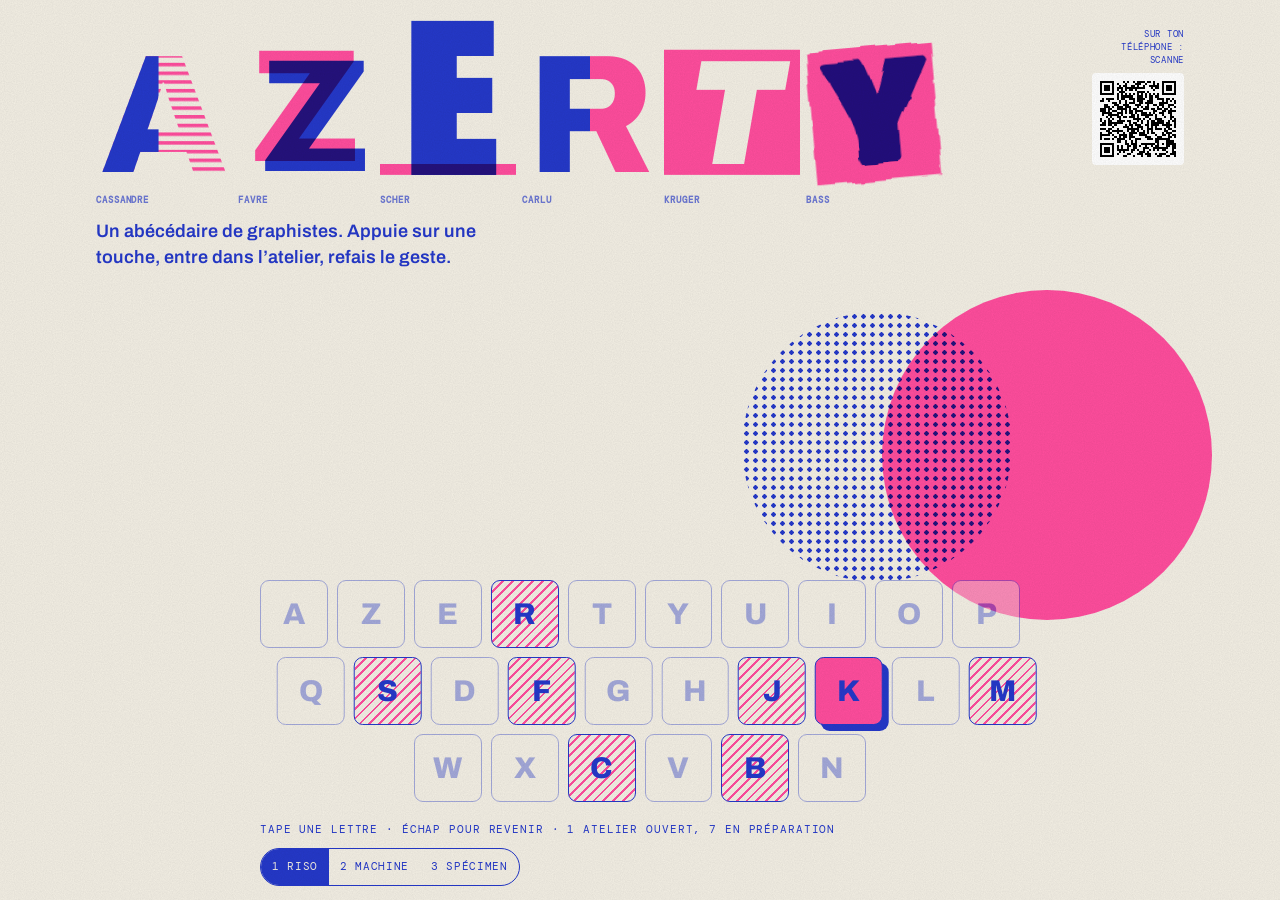
==== index.html @ af9841f3 "Socle du site : clavier, ateliers, pilote Kruger Co-Authored-By: Claude Opus 5.5 <noreply@anthropic." ====
<!DOCTYPE html>
<html lang="fr">
<head>
<meta charset="utf-8">
<meta name="viewport" content="width=device-width, initial-scale=1">
<title>Clavier des graphistes</title>
<link rel="stylesheet" href="css/systeme.css">
</head>
<body data-da="riso">
<svg width="0" height="0" style="position:absolute" aria-hidden="true"><filter id="ciseaux" x="-10%" y="-10%" width="120%" height="120%"><feTurbulence type="fractalNoise" baseFrequency=".035" numOctaves="2" seed="7"/><feDisplacementMap in="SourceGraphic" scale="7"/></filter></svg>

<main id="accueil">
  <header class="entete">
    <h1 class="titre" id="titre">AZERTY</h1>
    <p class="chapo">Un abécédaire de graphistes. Appuie sur une touche, entre dans l’atelier, refais le geste.</p>
  </header>
  <aside class="qr">
    <p class="etiquette">Sur ton téléphone : scanne</p>
    <svg role="img" aria-label="QR code du site" xmlns="http://www.w3.org/2000/svg" viewBox="0 0 45 45" shape-rendering="crispEdges"><path fill="#ffffff" d="M0 0h45v45H0z"/><path stroke="#000000" d="M4 4.5h7m4 0h1m1 0h1m2 0h1m1 0h4m1 0h2m1 0h1m3 0h7M4 5.5h1m5 0h1m1 0h1m3 0h1m4 0h3m2 0h1m3 0h1m1 0h1m1 0h1m5 0h1M4 6.5h1m1 0h3m1 0h1m2 0h1m1 0h2m2 0h2m1 0h1m2 0h1m2 0h5m1 0h1m1 0h3m1 0h1M4 7.5h1m1 0h3m1 0h1m1 0h3m1 0h10m3 0h1m1 0h2m1 0h1m1 0h3m1 0h1M4 8.5h1m1 0h3m1 0h1m1 0h1m1 0h1m1 0h1m1 0h2m1 0h1m8 0h1m3 0h1m1 0h3m1 0h1M4 9.5h1m5 0h1m2 0h3m6 0h4m1 0h1m6 0h1m5 0h1M4 10.5h7m1 0h1m1 0h1m1 0h1m1 0h1m1 0h1m1 0h1m1 0h1m1 0h1m1 0h1m1 0h1m1 0h1m1 0h7M12 11.5h1m1 0h6m2 0h3m1 0h1m1 0h2m1 0h2M5 12.5h1m1 0h4m1 0h1m1 0h2m2 0h3m1 0h4m2 0h2m2 0h3m1 0h2m1 0h1M4 13.5h2m2 0h1m4 0h1m2 0h1m3 0h1m1 0h3m2 0h3m4 0h1m1 0h1m1 0h1m1 0h1M10 14.5h2m1 0h1m2 0h1m1 0h3m2 0h2m1 0h4m3 0h4m3 0h1M6 15.5h2m3 0h2m2 0h3m3 0h3m3 0h1m2 0h2m1 0h2m2 0h3M6 16.5h3m1 0h1m1 0h3m1 0h3m3 0h1m1 0h1m1 0h2m4 0h1m1 0h1m2 0h1m2 0h1M4 17.5h3m1 0h2m2 0h5m1 0h1m1 0h2m3 0h3m1 0h2m1 0h2m1 0h2m1 0h1M4 18.5h3m1 0h1m1 0h2m2 0h1m1 0h1m1 0h2m1 0h4m5 0h2m2 0h2m1 0h4M5 19.5h5m2 0h3m1 0h1m1 0h2m1 0h1m2 0h3m1 0h1m1 0h1m2 0h2m2 0h2M5 20.5h1m2 0h5m1 0h1m4 0h2m1 0h1m1 0h6m1 0h1m2 0h1m3 0h1M7 21.5h1m1 0h1m2 0h2m1 0h2m1 0h3m1 0h1m3 0h2m3 0h1m3 0h1m2 0h2M4 22.5h1m3 0h1m1 0h1m2 0h1m6 0h4m1 0h1m2 0h1m2 0h3m4 0h1m1 0h1M4 23.5h1m1 0h1m1 0h2m2 0h4m1 0h2m3 0h1m1 0h1m2 0h1m1 0h2m1 0h3m2 0h1m1 0h2M5 24.5h2m1 0h7m3 0h1m1 0h2m2 0h1m2 0h1m1 0h6m1 0h2m2 0h1M4 25.5h3m1 0h2m1 0h1m4 0h1m1 0h2m1 0h3m2 0h2m1 0h4m1 0h5m1 0h1M10 26.5h1m4 0h3m1 0h1m2 0h3m2 0h1m1 0h1m1 0h1m4 0h2m2 0h1M4 27.5h3m1 0h2m2 0h1m4 0h6m1 0h1m2 0h3m1 0h3m1 0h1m1 0h2M7 28.5h2m1 0h5m2 0h1m1 0h2m1 0h1m2 0h1m1 0h1m1 0h1m5 0h2m2 0h2M4 29.5h1m3 0h2m2 0h1m2 0h1m2 0h4m1 0h3m1 0h1m1 0h2m3 0h1m1 0h3M4 30.5h5m1 0h1m2 0h4m1 0h2m3 0h4m4 0h1m2 0h2m1 0h1m1 0h2M4 31.5h1m6 0h1m1 0h1m1 0h2m1 0h3m5 0h3m3 0h2m3 0h2m1 0h1M4 32.5h1m1 0h3m1 0h1m1 0h4m2 0h1m2 0h3m3 0h3m1 0h7M12 33.5h2m2 0h1m2 0h1m1 0h1m9 0h2m3 0h4M4 34.5h7m5 0h2m1 0h3m2 0h7m1 0h1m1 0h1m1 0h5M4 35.5h1m5 0h1m1 0h1m1 0h1m2 0h2m1 0h2m1 0h1m2 0h1m2 0h1m1 0h2m3 0h2m1 0h2M4 36.5h1m1 0h3m1 0h1m1 0h1m1 0h1m2 0h1m2 0h2m3 0h3m2 0h7m2 0h2M4 37.5h1m1 0h3m1 0h1m1 0h6m1 0h2m1 0h1m2 0h1m2 0h1m1 0h1m1 0h1m1 0h2m3 0h1M4 38.5h1m1 0h3m1 0h1m2 0h1m1 0h1m3 0h1m3 0h3m1 0h1m8 0h1m2 0h2M4 39.5h1m5 0h1m1 0h1m4 0h2m3 0h3m1 0h3m2 0h1m1 0h3m2 0h3M4 40.5h7m4 0h2m3 0h1m3 0h1m2 0h2m3 0h2m2 0h2m2 0h1"/></svg>
  </aside>
  <div class="pousse"></div>
  <ol class="index" id="index" aria-label="Index des graphistes"></ol>
  <div class="clavier" id="clavier" role="group" aria-label="Clavier : une touche par graphiste"></div>
  <footer class="pied">
    <p class="etiquette astuce">
      <span class="doigt">Touche une lettre</span>
      <span class="souris"><span class="focus">Clique dans la page, puis </span>tape une lettre · Échap pour revenir</span>
      · <span id="compteur"></span>
    </p>
    <div class="choix-da" role="group" aria-label="Direction artistique (essai)">
      <button type="button" data-da-choix="riso" aria-pressed="true">1 Riso</button>
      <button type="button" data-da-choix="valentine" aria-pressed="false">2 Machine</button>
      <button type="button" data-da-choix="specimen" aria-pressed="false">3 Spécimen</button>
    </div>
  </footer>
</main>

<article id="atelier" hidden>
  <nav class="a-barre" aria-label="Navigation">
    <button type="button" class="bouton" id="retour">← Clavier</button>
    <p class="etiquette" id="a-position"></p>
    <div class="groupe">
      <button type="button" class="bouton" id="precedent" aria-label="Atelier précédent">‹</button>
      <button type="button" class="bouton" id="suivant" aria-label="Atelier suivant">›</button>
    </div>
  </nav>
  <div class="a-corps">
    <div class="a-gauche">
      <header class="a-tete">
        <div class="a-lettre" id="a-lettre"></div>
        <div>
          <p class="etiquette" id="a-statut"></p>
          <h2 class="a-nom" id="a-nom" tabindex="-1"></h2>
          <p class="a-dates" id="a-dates"></p>
        </div>
      </header>
    </div>
    <section class="a-geste" aria-labelledby="a-geste-titre">
      <p class="etiquette">Refais le geste</p>
      <h3 id="a-geste-titre"></h3>
      <p class="consigne" id="a-consigne"></p>
      <div class="a-zone" id="a-zone"></div>
    </section>
    <div class="a-gauche">
      <div class="a-fiche" id="a-fiche"></div>
      <figure class="a-image" id="a-image"></figure>
    </div>
  </div>
</article>

<section id="test" hidden>
  <h1>TEST</h1>
  <p>Chaque ligne vérifie une brique dont le site a besoin.</p>
  <ul id="liste"></ul>
  <p><label for="photo">Photo ou selfie (remplace la webcam si elle est refusée) :</label><br>
  <input id="photo" type="file" accept="image/*"></p>
  <p><a href="#">← Retour au clavier</a></p>
</section>

<div id="flot" aria-hidden="true"></div>
<div id="annonce" role="status" aria-live="polite"></div>
<script type="module" src="js/app.js"></script>
</body>
</html>
---- css/systeme.css ----
/* ==========================================================
   SYSTÈME FIXE — site « clavier » (25 graphistes)
   Idée de mise en page : un clavier AZERTY posé en bas de l'écran,
   le titre au-dessus ; chaque touche ouvre un atelier qui reprend
   la même planche, recolorée par les 3 couleurs de l'artiste.
   Trois directions de DA (data-da sur <body>) : riso / valentine / specimen.
   ========================================================== */

@font-face{font-family:"Jost";src:url("../fonts/jost-latin-900-italic.woff2") format("woff2");font-weight:900;font-style:italic;font-display:swap}
@font-face{font-family:"Archivo";src:url("../fonts/archivo-latin-400-normal.woff2") format("woff2");font-weight:400;font-display:swap}
@font-face{font-family:"Archivo";src:url("../fonts/archivo-latin-600-normal.woff2") format("woff2");font-weight:600;font-display:swap}
@font-face{font-family:"Archivo";src:url("../fonts/archivo-latin-800-normal.woff2") format("woff2");font-weight:800;font-display:swap}
@font-face{font-family:"DM Mono";src:url("../fonts/dm-mono-latin-400-normal.woff2") format("woff2");font-weight:400;font-display:swap}
@font-face{font-family:"DM Mono";src:url("../fonts/dm-mono-latin-500-normal.woff2") format("woff2");font-weight:500;font-display:swap}
@font-face{font-family:"Anton";src:url("../fonts/anton-latin-400-normal.woff2") format("woff2");font-display:swap}
@font-face{font-family:"Bowlby One";src:url("../fonts/bowlby-one-latin-400-normal.woff2") format("woff2");font-display:swap}
@font-face{font-family:"Alfa Slab One";src:url("../fonts/alfa-slab-one-latin-400-normal.woff2") format("woff2");font-display:swap}

/* ---------- Jetons : DA 1 « Riso » par défaut ---------- */
:root{
  color-scheme:light;
  --fond:#f3efe4;            /* papier */
  --encre:#2438c9;           /* encre bleue : tout le texte */
  --encre-2:#2438c9a6;
  --c1:#ff4d9d;              /* rose fluo */
  --c2:#2438c9;              /* bleu */
  --t1:var(--c1); --t2:var(--c2); --tp:var(--fond);   /* encres du titre + papier */
  --touche-rayon:9px;
  --police-texte:"Archivo","Helvetica Neue",Arial,sans-serif;
  --police-etiquette:"DM Mono",ui-monospace,Menlo,Consolas,monospace;
  --gouttiere:16px;
}
body[data-da="valentine"]{
  --fond:#d3271d; --encre:#fff3e4; --encre-2:#fff3e4b8;
  --c1:#fff3e4; --c2:#171110;
  --t1:#d3271d; --t2:#171110; --tp:#f6f0e2;
  --touche-rayon:50%;
}
body[data-da="specimen"]{
  --fond:#fbfbf8; --encre:#0c0c0c; --encre-2:#0c0c0c99;
  --c1:#ff4a1c; --c2:#0c0c0c;
  --t1:#ff4a1c; --t2:#0c0c0c; --tp:#fbfbf8;
  --touche-rayon:0;
}

*{box-sizing:border-box}
html,body{height:100%;margin:0}
body{background:var(--fond);color:var(--encre);font-family:var(--police-texte);font-size:16px;line-height:1.45;-webkit-text-size-adjust:100%;-webkit-tap-highlight-color:transparent;overflow-x:hidden}
button,input,textarea{font:inherit;color:inherit}
[hidden]{display:none!important}
:focus-visible{outline:3px solid var(--c1);outline-offset:3px}
.etiquette{font-family:var(--police-etiquette);font-size:11px;letter-spacing:.08em;text-transform:uppercase;margin:0}

/* ---------- Accueil ---------- */
#accueil{min-height:100%;display:flex;flex-direction:column;gap:18px;padding:20px var(--gouttiere) 14px;max-width:1120px;margin:0 auto;position:relative}
.entete{position:relative;display:flex;flex-direction:column;gap:12px}
.titre{margin:0;display:flex;flex-wrap:wrap;gap:6px 6px;line-height:0}
.tl{width:clamp(70px,27vw,146px);display:flex;flex-direction:column;gap:4px;position:relative}
.tl svg{width:100%;height:auto;display:block;overflow:visible}
.tl small{font-family:var(--police-etiquette);font-size:9px;line-height:1.2;letter-spacing:.1em;text-transform:uppercase;color:var(--encre-2)}
.chapo{margin:0;max-width:34em;font-size:15px;font-weight:600;text-wrap:balance}
.pousse{flex:1 1 auto;min-height:4px}

/* ---------- Clavier ---------- */
.clavier{display:flex;flex-direction:column;gap:6px;width:100%;max-width:860px;margin:0 auto;position:relative}
.rangee{display:grid;grid-template-columns:repeat(10,minmax(0,1fr));gap:5px}
.rangee:nth-child(3) .touche:first-child{grid-column-start:3}
.touche{position:relative;aspect-ratio:1/1.28;min-width:0;padding:0;border:1.5px solid var(--c2);border-radius:var(--touche-rayon);background:transparent;color:var(--c2);cursor:pointer;display:grid;place-items:center;font-family:var(--police-texte);font-weight:800;font-size:clamp(17px,4.6vw,30px);line-height:1;transition:transform .08s,box-shadow .08s;touch-action:manipulation;user-select:none;-webkit-user-select:none}
.touche .t-nom,.touche .t-svg{display:none}
.touche[data-statut="vide"]{opacity:.38;cursor:default}
.touche[data-statut="prevu"]{background:repeating-linear-gradient(135deg,var(--c1) 0 2px,transparent 2px 7px)}
.touche[data-statut="ouvert"]{background:var(--c1);box-shadow:4px 4px 0 var(--c2)}
.touche.enfoncee,.touche:active{transform:translate(3px,3px)}
.touche[data-statut="ouvert"].enfoncee,.touche[data-statut="ouvert"]:active{box-shadow:1px 1px 0 var(--c2)}

.pied{display:flex;flex-wrap:wrap;align-items:center;justify-content:space-between;gap:10px 16px;max-width:860px;width:100%;margin:0 auto}
.astuce .souris{display:none}
@media (hover:hover) and (pointer:fine){.astuce .souris{display:inline}.astuce .doigt{display:none}}
.astuce .focus{display:none}
body.sans-focus .astuce .souris .focus{display:inline}
.choix-da{display:flex;gap:0;border:1.5px solid currentColor;border-radius:99px;overflow:hidden}
.choix-da button{border:0;background:transparent;padding:8px 11px;min-height:36px;cursor:pointer;font-family:var(--police-etiquette);font-size:11px;letter-spacing:.06em;text-transform:uppercase}
.choix-da button[aria-pressed="true"]{background:var(--encre);color:var(--fond)}
.qr{display:none}
.index{display:none}
#annonce{position:fixed;left:50%;bottom:calc(16px + env(safe-area-inset-bottom,0px));transform:translate(-50%,20px);max-width:calc(100% - 32px);background:#111;color:#fff;font-family:var(--police-etiquette);font-size:12px;padding:10px 14px;border-radius:6px;opacity:0;pointer-events:none;transition:opacity .2s,transform .2s;z-index:60;text-align:center}
#annonce.visible{opacity:1;transform:translate(-50%,0)}
#flot{position:fixed;inset:0;z-index:40;pointer-events:none;background:var(--flot,#000);clip-path:circle(0 at var(--x,50%) var(--y,50%));opacity:1}
#flot.plein{clip-path:circle(150% at var(--x,50%) var(--y,50%));transition:clip-path .42s cubic-bezier(.7,0,.2,1)}
#flot.sort{opacity:0;transition:opacity .28s}

@media (min-width:900px){
  #accueil{padding-top:28px;gap:20px}
  .clavier{gap:9px}.rangee{gap:9px}
  .rangee:nth-child(2){transform:translateX(2.2%)}
  .touche{aspect-ratio:1/1}
  .touche[data-statut="ouvert"]{box-shadow:6px 6px 0 var(--c2)}
  .chapo{font-size:18px}
  .qr{display:flex;flex-direction:column;align-items:flex-end;gap:6px;position:absolute;right:var(--gouttiere);top:28px;z-index:2}
  .qr svg{width:92px;height:92px;display:block;border-radius:4px}
  .qr p{max-width:10em;text-align:right;font-size:9px}
  .entete{margin-right:130px}
  .clavier,.pied{max-width:760px}
  body[data-da="riso"] .pousse{min-height:36px}
  .tl{width:clamp(70px,11.4vw,136px)}
  body[data-da="valentine"] .entete{margin-right:136px}
  body[data-da="valentine"] .tl{width:clamp(70px,10.4vw,124px)}
  body[data-da="specimen"] .touche[data-statut="prevu"]::after{right:6px;top:6px;bottom:auto}
}
@media (max-width:899px){
  body[data-da="valentine"] .tl{width:clamp(56px,23vw,120px)}
  body[data-da="valentine"] #accueil{gap:14px}
}

/* ---------- DA 1 · Riso : deux encres, surimpression, grain ---------- */
body[data-da="riso"] .tl svg .enc{mix-blend-mode:multiply}
body[data-da="riso"] .pousse{position:relative;min-height:92px;z-index:0}
body[data-da="riso"] .pousse::before{content:"";position:absolute;right:-28px;top:0;width:clamp(150px,42vw,330px);aspect-ratio:1;border-radius:50%;background:var(--c1);mix-blend-mode:multiply;pointer-events:none}
body[data-da="riso"] .pousse::after{content:"";position:absolute;right:calc(clamp(150px,42vw,330px) * .52);top:22px;width:clamp(120px,34vw,270px);aspect-ratio:1;border-radius:50%;background:radial-gradient(circle,var(--c2) 0 34%,transparent 36%) 0 0/9px 9px;mix-blend-mode:multiply;pointer-events:none}
body[data-da="riso"] .entete,body[data-da="riso"] .clavier,body[data-da="riso"] .pied{z-index:1}
body[data-da="riso"] .touche{background-color:var(--fond)}
body[data-da="riso"] .touche[data-statut="ouvert"]{background:var(--c1)}
body[data-da="riso"]::after{content:"";position:fixed;inset:0;pointer-events:none;z-index:30;opacity:.5;mix-blend-mode:multiply;background-image:url("data:image/svg+xml,%3Csvg xmlns='http://www.w3.org/2000/svg' width='180' height='180'%3E%3Cfilter id='g'%3E%3CfeTurbulence type='fractalNoise' baseFrequency='.9' numOctaves='2' stitchTiles='stitch'/%3E%3CfeColorMatrix values='0 0 0 0 .5 0 0 0 0 .5 0 0 0 0 .5 0 0 0 .55 0'/%3E%3C/filter%3E%3Crect width='180' height='180' filter='url(%23g)'/%3E%3C/svg%3E")}

/* ---------- DA 2 · Valentine : la machine à écrire rouge ---------- */
body[data-da="valentine"]{background:linear-gradient(#dc2e23,#c72218) fixed}
body[data-da="valentine"] .entete{background:var(--tp);color:#171110;padding:22px 18px 18px;margin:0 6px;transform:rotate(-.7deg);box-shadow:0 14px 0 -6px #0003,0 2px 0 #fff8 inset}
body[data-da="valentine"] .entete .tl small{color:#17111099}
body[data-da="valentine"] .chapo{font-family:var(--police-etiquette);font-weight:400;font-size:13px}
body[data-da="valentine"] .clavier{background:#171110;padding:14px 12px 16px;border-radius:22px;box-shadow:inset 0 4px 10px #000,0 2px 0 #ffffff40}
body[data-da="valentine"] .touche{aspect-ratio:1;border:0;background:#2b2321;color:#8d817b;font-family:var(--police-etiquette);font-weight:500;box-shadow:0 3px 0 #000}
body[data-da="valentine"] .touche[data-statut="vide"]{opacity:1}
body[data-da="valentine"] .touche[data-statut="prevu"]{background:#2b2321;color:#fff3e4;box-shadow:0 3px 0 #000,inset 0 0 0 1.5px #fff3e4}
body[data-da="valentine"] .touche[data-statut="ouvert"]{background:#fff3e4;color:#171110;box-shadow:0 4px 0 #b3a58f}
body[data-da="valentine"] .touche.enfoncee,body[data-da="valentine"] .touche:active{transform:translateY(3px);box-shadow:0 0 0 #000}
body[data-da="valentine"] :focus-visible{outline-color:#fff3e4}

/* ---------- DA 3 · Spécimen : la planche typographique ---------- */
body[data-da="specimen"] .entete{border-top:2px solid var(--encre);padding-top:12px}
body[data-da="specimen"] .chapo{font-weight:400}
body[data-da="specimen"] .clavier,body[data-da="specimen"] .rangee{gap:0}
body[data-da="specimen"] .rangee:nth-child(2){transform:none}
body[data-da="specimen"] .touche{border:1px solid var(--encre);margin:0 -1px -1px 0;aspect-ratio:1/1.2;font-weight:400;place-items:start;padding:5px 6px}
body[data-da="specimen"] .touche[data-statut="vide"]{opacity:1;color:#0c0c0c40}
body[data-da="specimen"] .touche[data-statut="prevu"]{background:none;font-weight:800}
body[data-da="specimen"] .touche[data-statut="prevu"]::after{content:"";position:absolute;right:4px;bottom:4px;width:7px;height:7px;border-radius:50%;border:1.5px solid var(--encre)}
body[data-da="specimen"] .touche[data-statut="ouvert"]{background:var(--t-accent,var(--c1));color:#fff;box-shadow:none;padding:0}
body[data-da="specimen"] .touche[data-statut="ouvert"] .t-lettre{display:none}
body[data-da="specimen"] .touche[data-statut="ouvert"] .t-svg{display:block;width:100%;height:100%}
body[data-da="specimen"] .touche[data-statut="ouvert"] .t-svg svg{width:100%;height:100%;display:block}
body[data-da="specimen"] .touche.enfoncee,body[data-da="specimen"] .touche:active{transform:none;background:var(--encre);color:var(--fond)}
body[data-da="specimen"] .index li.ouvert{font-weight:500}
body[data-da="specimen"] .index{display:grid;grid-template-columns:repeat(auto-fill,minmax(150px,1fr));gap:2px 16px;list-style:none;margin:0 auto;padding:8px 0 0;border-top:1px solid var(--encre);font-family:var(--police-etiquette);font-size:11px;max-width:760px;width:100%}
body[data-da="specimen"] .index li{display:flex;gap:8px;white-space:nowrap}
body[data-da="specimen"] .index b{font-weight:500;width:1.2em}
body[data-da="specimen"] .index .prevu{color:var(--encre-2)}
@media (min-width:900px){
  body[data-da="specimen"] .touche .t-nom{display:block;position:absolute;left:6px;bottom:5px;font-family:var(--police-etiquette);font-size:9px;font-weight:400;letter-spacing:.06em;text-transform:uppercase}
  body[data-da="specimen"] .touche[data-statut="ouvert"] .t-nom{display:none}
}

/* ---------- Atelier : la planche commune, recolorée par l'artiste ---------- */
#atelier{--a-fond:#fff;--a-encre:#111;--a-accent:#e2001a;background:var(--a-fond);color:var(--a-encre);min-height:100%;position:relative;z-index:35}
#atelier :focus-visible{outline-color:var(--a-accent)}
.a-barre{position:sticky;top:0;z-index:5;display:flex;align-items:center;justify-content:space-between;gap:10px;padding:8px var(--gouttiere);background:var(--a-fond);border-bottom:1px solid color-mix(in srgb,var(--a-encre) 28%,transparent)}
.a-barre .groupe{display:flex;gap:6px}
.a-barre .bouton{white-space:nowrap}
.a-barre .etiquette{white-space:nowrap}
.bouton{display:inline-flex;align-items:center;justify-content:center;gap:8px;min-height:44px;padding:8px 14px;border:1.5px solid currentColor;border-radius:4px;background:transparent;color:inherit;cursor:pointer;font-family:var(--police-etiquette);font-size:12px;letter-spacing:.06em;text-transform:uppercase;text-decoration:none;touch-action:manipulation}
.bouton.plein{background:var(--a-accent);border-color:var(--a-accent);color:#fff}
.bouton[disabled]{opacity:.35;cursor:default}
.a-corps{display:grid;gap:26px;padding:20px var(--gouttiere) 56px;max-width:1120px;margin:0 auto}
.a-tete{display:grid;grid-template-columns:minmax(120px,42%) 1fr;gap:16px;align-items:end}
.a-lettre svg{width:100%;height:auto;display:block}
.a-nom:focus{outline:none}
.a-nom{margin:6px 0 4px;font-size:clamp(30px,8.4vw,54px);line-height:.95;font-weight:800;letter-spacing:-.01em;text-wrap:balance}
.a-dates{margin:0;font-size:14px;color:color-mix(in srgb,var(--a-encre) 72%,transparent)}
.a-geste{display:grid;gap:10px}
.a-geste h3{margin:0;font-size:24px;line-height:1.1;font-weight:800;text-wrap:balance}
.a-geste .consigne{margin:0;max-width:36em}
.a-zone{margin-top:6px}
.a-fiche{display:grid;gap:16px;max-width:38em}
.a-fiche section{display:grid;gap:4px;padding-top:10px;border-top:1px solid color-mix(in srgb,var(--a-encre) 28%,transparent)}
.a-fiche p,.a-fiche ul{margin:0}
.a-fiche ul{padding-left:1.1em}
.a-image{margin:0;display:grid;gap:6px}
.a-image img{max-width:100%;height:auto;display:block}
.a-image .vide{border:1.5px dashed color-mix(in srgb,var(--a-encre) 45%,transparent);aspect-ratio:4/3;display:grid;place-items:center;padding:16px;text-align:center;font-family:var(--police-etiquette);font-size:12px;color:color-mix(in srgb,var(--a-encre) 70%,transparent)}
.a-image figcaption{font-size:12px;color:color-mix(in srgb,var(--a-encre) 70%,transparent)}
.a-gauche{display:contents}
@media (min-width:900px){
  .a-corps{grid-template-columns:5fr 6fr;column-gap:48px;align-items:start;padding-top:32px}
  .a-gauche{display:grid;gap:26px;grid-column:1}
  .a-geste{grid-column:2;grid-row:1 / span 2;position:sticky;top:76px}
}

/* ---------- Page de test ---------- */
#test{max-width:560px;margin:0 auto;padding:24px var(--gouttiere) 48px;font-family:var(--police-etiquette);background:#f4f1ea;color:#111;min-height:100%}
#test h1{font-family:"Jost",sans-serif;font-style:italic;font-weight:900;font-size:56px;line-height:.9;margin:0 0 8px;background:#e2001a;color:#fff;display:inline-block;padding:6px 14px 8px}
#test p{font-size:14px}
#test ul{list-style:none;padding:0;margin:20px 0;border-top:2px solid #111}
#test li{display:flex;gap:12px;align-items:baseline;justify-content:space-between;padding:10px 0;border-bottom:1px solid #1113;font-size:13px}
#test li b{white-space:nowrap}
#test .ok{color:#0a7d3c}#test .ko{color:#b3261e}#test .att{color:#777}

@media (prefers-reduced-motion:reduce){*{transition:none!important;animation:none!important}}
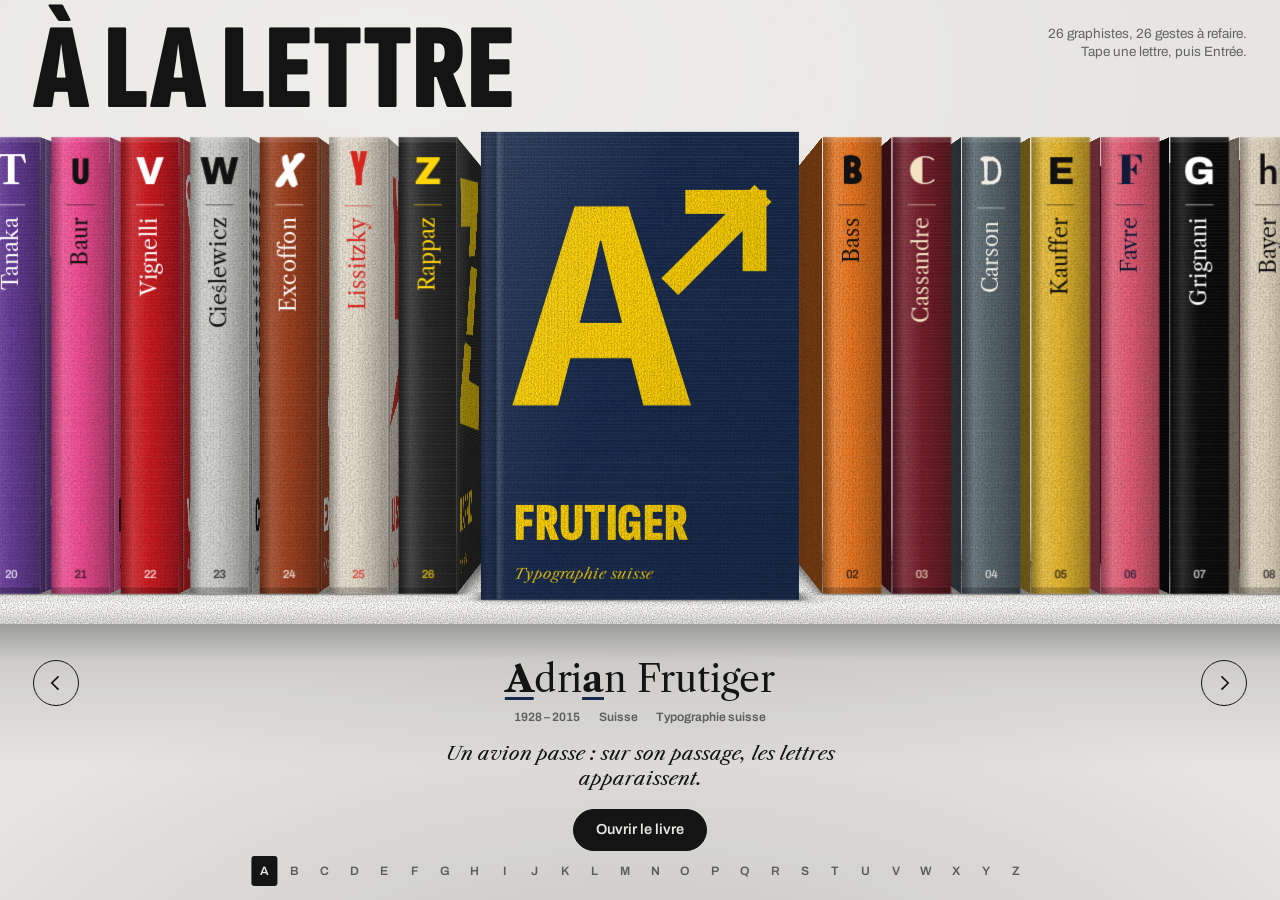
==== commit 1eb9971c: "Accueil : l'étagère v2 (livres en volume, textures, ombres, boucle Z→A, 5 versions réglables) ; page" ====
--- a/index.html
+++ b/index.html
@@ -2,83 +2,46 @@
 <html lang="fr">
 <head>
 <meta charset="utf-8">
-<meta name="viewport" content="width=device-width, initial-scale=1">
-<title>Clavier des graphistes</title>
-<link rel="stylesheet" href="css/systeme.css">
+<meta name="viewport" content="width=device-width, initial-scale=1, viewport-fit=cover">
+<title>À la lettre : 26 graphistes, 26 gestes à refaire</title>
+<meta name="description" content="Un abécédaire du graphisme. Une lettre, un graphiste, un geste à refaire.">
+<link rel="stylesheet" href="labo/commun.css">
+<link rel="stylesheet" href="site.css">
 </head>
-<body data-da="riso">
-<svg width="0" height="0" style="position:absolute" aria-hidden="true"><filter id="ciseaux" x="-10%" y="-10%" width="120%" height="120%"><feTurbulence type="fractalNoise" baseFrequency=".035" numOctaves="2" seed="7"/><feDisplacementMap in="SourceGraphic" scale="7"/></filter></svg>
+<body data-fond="clair" data-texture="toile" data-titre="haut" data-typo="affiche">
 
-<main id="accueil">
-  <header class="entete">
-    <h1 class="titre" id="titre">AZERTY</h1>
-    <p class="chapo">Un abécédaire de graphistes. Appuie sur une touche, entre dans l’atelier, refais le geste.</p>
-  </header>
-  <aside class="qr">
-    <p class="etiquette">Sur ton téléphone : scanne</p>
-    <svg role="img" aria-label="QR code du site" xmlns="http://www.w3.org/2000/svg" viewBox="0 0 45 45" shape-rendering="crispEdges"><path fill="#ffffff" d="M0 0h45v45H0z"/><path stroke="#000000" d="M4 4.5h7m4 0h1m1 0h1m2 0h1m1 0h4m1 0h2m1 0h1m3 0h7M4 5.5h1m5 0h1m1 0h1m3 0h1m4 0h3m2 0h1m3 0h1m1 0h1m1 0h1m5 0h1M4 6.5h1m1 0h3m1 0h1m2 0h1m1 0h2m2 0h2m1 0h1m2 0h1m2 0h5m1 0h1m1 0h3m1 0h1M4 7.5h1m1 0h3m1 0h1m1 0h3m1 0h10m3 0h1m1 0h2m1 0h1m1 0h3m1 0h1M4 8.5h1m1 0h3m1 0h1m1 0h1m1 0h1m1 0h1m1 0h2m1 0h1m8 0h1m3 0h1m1 0h3m1 0h1M4 9.5h1m5 0h1m2 0h3m6 0h4m1 0h1m6 0h1m5 0h1M4 10.5h7m1 0h1m1 0h1m1 0h1m1 0h1m1 0h1m1 0h1m1 0h1m1 0h1m1 0h1m1 0h1m1 0h1m1 0h7M12 11.5h1m1 0h6m2 0h3m1 0h1m1 0h2m1 0h2M5 12.5h1m1 0h4m1 0h1m1 0h2m2 0h3m1 0h4m2 0h2m2 0h3m1 0h2m1 0h1M4 13.5h2m2 0h1m4 0h1m2 0h1m3 0h1m1 0h3m2 0h3m4 0h1m1 0h1m1 0h1m1 0h1M10 14.5h2m1 0h1m2 0h1m1 0h3m2 0h2m1 0h4m3 0h4m3 0h1M6 15.5h2m3 0h2m2 0h3m3 0h3m3 0h1m2 0h2m1 0h2m2 0h3M6 16.5h3m1 0h1m1 0h3m1 0h3m3 0h1m1 0h1m1 0h2m4 0h1m1 0h1m2 0h1m2 0h1M4 17.5h3m1 0h2m2 0h5m1 0h1m1 0h2m3 0h3m1 0h2m1 0h2m1 0h2m1 0h1M4 18.5h3m1 0h1m1 0h2m2 0h1m1 0h1m1 0h2m1 0h4m5 0h2m2 0h2m1 0h4M5 19.5h5m2 0h3m1 0h1m1 0h2m1 0h1m2 0h3m1 0h1m1 0h1m2 0h2m2 0h2M5 20.5h1m2 0h5m1 0h1m4 0h2m1 0h1m1 0h6m1 0h1m2 0h1m3 0h1M7 21.5h1m1 0h1m2 0h2m1 0h2m1 0h3m1 0h1m3 0h2m3 0h1m3 0h1m2 0h2M4 22.5h1m3 0h1m1 0h1m2 0h1m6 0h4m1 0h1m2 0h1m2 0h3m4 0h1m1 0h1M4 23.5h1m1 0h1m1 0h2m2 0h4m1 0h2m3 0h1m1 0h1m2 0h1m1 0h2m1 0h3m2 0h1m1 0h2M5 24.5h2m1 0h7m3 0h1m1 0h2m2 0h1m2 0h1m1 0h6m1 0h2m2 0h1M4 25.5h3m1 0h2m1 0h1m4 0h1m1 0h2m1 0h3m2 0h2m1 0h4m1 0h5m1 0h1M10 26.5h1m4 0h3m1 0h1m2 0h3m2 0h1m1 0h1m1 0h1m4 0h2m2 0h1M4 27.5h3m1 0h2m2 0h1m4 0h6m1 0h1m2 0h3m1 0h3m1 0h1m1 0h2M7 28.5h2m1 0h5m2 0h1m1 0h2m1 0h1m2 0h1m1 0h1m1 0h1m5 0h2m2 0h2M4 29.5h1m3 0h2m2 0h1m2 0h1m2 0h4m1 0h3m1 0h1m1 0h2m3 0h1m1 0h3M4 30.5h5m1 0h1m2 0h4m1 0h2m3 0h4m4 0h1m2 0h2m1 0h1m1 0h2M4 31.5h1m6 0h1m1 0h1m1 0h2m1 0h3m5 0h3m3 0h2m3 0h2m1 0h1M4 32.5h1m1 0h3m1 0h1m1 0h4m2 0h1m2 0h3m3 0h3m1 0h7M12 33.5h2m2 0h1m2 0h1m1 0h1m9 0h2m3 0h4M4 34.5h7m5 0h2m1 0h3m2 0h7m1 0h1m1 0h1m1 0h5M4 35.5h1m5 0h1m1 0h1m1 0h1m2 0h2m1 0h2m1 0h1m2 0h1m2 0h1m1 0h2m3 0h2m1 0h2M4 36.5h1m1 0h3m1 0h1m1 0h1m1 0h1m2 0h1m2 0h2m3 0h3m2 0h7m2 0h2M4 37.5h1m1 0h3m1 0h1m1 0h6m1 0h2m1 0h1m2 0h1m2 0h1m1 0h1m1 0h1m1 0h2m3 0h1M4 38.5h1m1 0h3m1 0h1m2 0h1m1 0h1m3 0h1m3 0h3m1 0h1m8 0h1m2 0h2M4 39.5h1m5 0h1m1 0h1m4 0h2m3 0h3m1 0h3m2 0h1m1 0h3m2 0h3M4 40.5h7m4 0h2m3 0h1m3 0h1m2 0h2m3 0h2m2 0h2m2 0h1"/></svg>
-  </aside>
-  <div class="pousse"></div>
-  <ol class="index" id="index" aria-label="Index des graphistes"></ol>
-  <div class="clavier" id="clavier" role="group" aria-label="Clavier : une touche par graphiste"></div>
-  <footer class="pied">
-    <p class="etiquette astuce">
-      <span class="doigt">Touche une lettre</span>
-      <span class="souris"><span class="focus">Clique dans la page, puis </span>tape une lettre · Échap pour revenir</span>
-      · <span id="compteur"></span>
-    </p>
-    <div class="choix-da" role="group" aria-label="Direction artistique (essai)">
-      <button type="button" data-da-choix="riso" aria-pressed="true">1 Riso</button>
-      <button type="button" data-da-choix="valentine" aria-pressed="false">2 Machine</button>
-      <button type="button" data-da-choix="specimen" aria-pressed="false">3 Spécimen</button>
-    </div>
-  </footer>
+<div class="mur" aria-hidden="true">
+  <div class="mur-nom" id="murNom"></div>
+  <div class="mur-lettre" id="murLettre"></div>
+  <div class="b-mur"></div><div class="b-planche"></div><div class="b-chant"></div>
+</div>
+
+<header class="tete">
+  <h1 id="titre"></h1>
+  <p id="sous">26 graphistes, 26 gestes à refaire.<br>Tape une lettre, puis Entrée.</p>
+</header>
+
+<main class="scene" id="scene" aria-label="L’étagère : vingt-six livres, un par lettre">
+  <div class="rayon" id="rayon"></div>
 </main>
 
-<article id="atelier" hidden>
-  <nav class="a-barre" aria-label="Navigation">
-    <button type="button" class="bouton" id="retour">← Clavier</button>
-    <p class="etiquette" id="a-position"></p>
-    <div class="groupe">
-      <button type="button" class="bouton" id="precedent" aria-label="Atelier précédent">‹</button>
-      <button type="button" class="bouton" id="suivant" aria-label="Atelier suivant">›</button>
-    </div>
-  </nav>
-  <div class="a-corps">
-    <div class="a-gauche">
-      <header class="a-tete">
-        <div class="a-lettre" id="a-lettre"></div>
-        <div>
-          <p class="etiquette" id="a-statut"></p>
-          <h2 class="a-nom" id="a-nom" tabindex="-1"></h2>
-          <p class="a-dates" id="a-dates"></p>
-        </div>
-      </header>
-    </div>
-    <section class="a-geste" aria-labelledby="a-geste-titre">
-      <p class="etiquette">Refais le geste</p>
-      <h3 id="a-geste-titre"></h3>
-      <p class="consigne" id="a-consigne"></p>
-      <div class="a-zone" id="a-zone"></div>
-    </section>
-    <div class="a-gauche">
-      <div class="a-fiche" id="a-fiche"></div>
-      <figure class="a-image" id="a-image"></figure>
-    </div>
-  </div>
-</article>
-
-<section id="test" hidden>
-  <h1>TEST</h1>
-  <p>Chaque ligne vérifie une brique dont le site a besoin.</p>
-  <ul id="liste"></ul>
-  <p><label for="photo">Photo ou selfie (remplace la webcam si elle est refusée) :</label><br>
-  <input id="photo" type="file" accept="image/*"></p>
-  <p><a href="#">← Retour au clavier</a></p>
+<section class="legende" id="legende" aria-live="polite">
+  <h2 id="nom"></h2>
+  <p class="meta" id="meta"></p>
+  <p class="geste" id="geste"></p>
+  <button type="button" class="ouvrir" id="ouvrir">Ouvrir le livre</button>
 </section>
 
-<div id="flot" aria-hidden="true"></div>
-<div id="annonce" role="status" aria-live="polite"></div>
-<script type="module" src="js/app.js"></script>
+<button class="pas g" type="button" aria-label="Lettre précédente"><svg viewBox="0 0 24 24" aria-hidden="true"><path d="M15 4 7 12l8 8"/></svg></button>
+<button class="pas d" type="button" aria-label="Lettre suivante"><svg viewBox="0 0 24 24" aria-hidden="true"><path d="m9 4 8 8-8 8"/></svg></button>
+
+<nav class="alpha" id="alpha" aria-label="Alphabet"></nav>
+
+<div id="page" hidden></div>
+<div id="visionneuse" hidden></div>
+<aside class="reglages plie" id="reglages" hidden></aside>
+<p class="sr" id="annonce" aria-live="polite"></p>
+
+<script type="module" src="site.js"></script>
 </body>
 </html>
--- a/labo/commun.css
+++ b/labo/commun.css
@@ -0,0 +1,42 @@
+/* Labo : polices embarquées et base commune à toutes les pages de test. */
+@font-face{font-family:"Archivo";font-weight:400;font-display:swap;src:url(../fonts/archivo-latin-400-normal.woff2) format("woff2")}
+@font-face{font-family:"Archivo";font-weight:600;font-display:swap;src:url(../fonts/archivo-latin-600-normal.woff2) format("woff2")}
+@font-face{font-family:"Archivo";font-weight:800;font-display:swap;src:url(../fonts/archivo-latin-800-normal.woff2) format("woff2")}
+@font-face{font-family:"Sofia Cond";font-weight:700;font-display:swap;src:url(../fonts/sofia-sans-extra-condensed-latin-700-normal.woff2) format("woff2")}
+@font-face{font-family:"Sofia Cond";font-weight:900;font-display:swap;src:url(../fonts/sofia-sans-extra-condensed-latin-900-normal.woff2) format("woff2")}
+@font-face{font-family:"Anton";font-weight:400;font-display:swap;src:url(../fonts/anton-latin-400-normal.woff2) format("woff2")}
+@font-face{font-family:"Caslon";font-weight:400;font-display:swap;src:url(../fonts/libre-caslon-text-latin-400-normal.woff2) format("woff2")}
+@font-face{font-family:"Caslon";font-weight:400;font-style:italic;font-display:swap;src:url(../fonts/libre-caslon-text-latin-400-italic.woff2) format("woff2")}
+@font-face{font-family:"Caslon";font-weight:700;font-display:swap;src:url(../fonts/libre-caslon-text-latin-700-normal.woff2) format("woff2")}
+@font-face{font-family:"Bodoni";font-weight:400;font-style:italic;font-display:swap;src:url(../fonts/bodoni-moda-latin-400-italic.woff2) format("woff2")}
+@font-face{font-family:"Bodoni";font-weight:700;font-display:swap;src:url(../fonts/bodoni-moda-latin-700-normal.woff2) format("woff2")}
+@font-face{font-family:"Bodoni";font-weight:900;font-display:swap;src:url(../fonts/bodoni-moda-latin-900-normal.woff2) format("woff2")}
+@font-face{font-family:"Alfa Slab";font-weight:400;font-display:swap;src:url(../fonts/alfa-slab-one-latin-400-normal.woff2) format("woff2")}
+@font-face{font-family:"DM Mono";font-weight:400;font-display:swap;src:url(../fonts/dm-mono-latin-400-normal.woff2) format("woff2")}
+@font-face{font-family:"DM Mono";font-weight:500;font-display:swap;src:url(../fonts/dm-mono-latin-500-normal.woff2) format("woff2")}
+@font-face{font-family:"Jost";font-weight:500;font-display:swap;src:url(../fonts/jost-latin-500-normal.woff2) format("woff2")}
+@font-face{font-family:"Jost";font-weight:700;font-display:swap;src:url(../fonts/jost-latin-700-normal.woff2) format("woff2")}
+@font-face{font-family:"Jost";font-weight:900;font-style:italic;font-display:swap;src:url(../fonts/jost-latin-900-italic.woff2) format("woff2")}
+@font-face{font-family:"Source Sans";font-weight:400;font-display:swap;src:url(../fonts/source-sans-3-latin-400-normal.woff2) format("woff2")}
+@font-face{font-family:"Source Sans";font-weight:700;font-display:swap;src:url(../fonts/source-sans-3-latin-700-normal.woff2) format("woff2")}
+@font-face{font-family:"Saira Stencil";font-display:swap;src:url(../fonts/saira-stencil-one-latin-400-normal.woff2) format("woff2")}
+@font-face{font-family:"Londrina";font-weight:900;font-display:swap;src:url(../fonts/londrina-solid-latin-900-normal.woff2) format("woff2")}
+@font-face{font-family:"Limelight";font-display:swap;src:url(../fonts/limelight-latin-400-normal.woff2) format("woff2")}
+@font-face{font-family:"Special Elite";font-display:swap;src:url(../fonts/special-elite-latin-400-normal.woff2) format("woff2")}
+@font-face{font-family:"Knewave";font-display:swap;src:url(../fonts/knewave-latin-400-normal.woff2) format("woff2")}
+
+*,*::before,*::after{box-sizing:border-box}
+html{-webkit-text-size-adjust:100%}
+body{margin:0;-webkit-font-smoothing:antialiased;text-rendering:optimizeLegibility}
+button,input,select,textarea{font:inherit;color:inherit}
+button{cursor:pointer}
+svg.carte{display:block;width:100%;height:auto}
+.gl{display:inline-block;line-height:1}
+.gl svg{width:.82em;height:.82em;vertical-align:-.08em}
+:focus-visible{outline:3px solid #1a6bff;outline-offset:3px}
+.sr{position:absolute;width:1px;height:1px;overflow:hidden;clip-path:inset(50%);white-space:nowrap}
+
+/* Lien de retour vers le sommaire du labo, présent sur chaque test. */
+.vers-labo{position:fixed;left:14px;bottom:14px;z-index:90;font:500 12px/1 "DM Mono",ui-monospace,monospace;padding:9px 11px;border-radius:999px;background:#111;color:#fff;text-decoration:none;opacity:.82}
+.vers-labo:hover{opacity:1}
+@media (prefers-reduced-motion:reduce){*,*::before,*::after{animation-duration:.01ms!important;transition-duration:.01ms!important}}
--- a/site.css
+++ b/site.css
@@ -0,0 +1,226 @@
+/* À la lettre : l'accueil (l'étagère) et la page ouverte (le livre). Les polices viennent de labo/commun.css. */
+
+html,body{height:100%}
+body{
+  --h:min(48vh,33vw);            /* hauteur d'un livre */
+  --ws:calc(var(--h)*.13);       /* épaisseur du dos */
+  --d:calc(var(--h)*.68);        /* largeur de la couverture */
+  --pd:calc(var(--h)*.96);       /* profondeur de la planche */
+  --ep:calc(var(--h)*.046);      /* épaisseur de la planche */
+  --sol:64vh;                    /* hauteur du plan où posent les livres */
+  --mur:#e6e5e1; --encre:#141414; --planche:#f4f3ef; --chant:#fbfaf7; --doux:rgba(20,20,20,.62);
+  --t-titre:"Sofia Cond",Impact,sans-serif; --t-titre-g:900; --t-titre-casse:uppercase; --t-titre-ls:0; --t-titre-k:1;
+  --grain:url("data:image/svg+xml,%3Csvg xmlns='http://www.w3.org/2000/svg' width='180' height='180'%3E%3Cfilter id='n'%3E%3CfeTurbulence type='fractalNoise' baseFrequency='.8' numOctaves='2' stitchTiles='stitch'/%3E%3CfeColorMatrix values='0 0 0 0 0 0 0 0 0 0 0 0 0 0 0 0 0 0 -.62 .385'/%3E%3C/filter%3E%3Crect width='100%25' height='100%25' filter='url(%23n)'/%3E%3C/svg%3E");
+  --toile:repeating-linear-gradient(0deg,rgba(255,255,255,.055) 0 1px,rgba(0,0,0,0) 1px 3px),repeating-linear-gradient(90deg,rgba(0,0,0,.06) 0 1px,rgba(0,0,0,0) 1px 3px);
+  --tx:var(--grain),var(--toile);
+  margin:0;overflow:hidden;background:var(--mur);color:var(--encre);font-family:Archivo,Helvetica,Arial,sans-serif;
+  transition:background-color .6s ease,color .6s ease;
+}
+body[data-texture="papier"]{--tx:var(--grain)}
+body[data-texture="lisse"]{--tx:linear-gradient(rgba(0,0,0,0),rgba(0,0,0,0))}
+
+/* ───────── Les fonds ───────── */
+body[data-fond="nuit"]{--mur:#191a1e;--encre:#f1eee6;--planche:#101013;--chant:#2b2c31;--doux:rgba(241,238,230,.66)}
+body[data-fond="grille"]{--mur:#f1f0ec;--planche:#ffffff;--chant:#ffffff}
+body[data-fond="affiche"]{--sol:66vh;--h:min(46vh,33vw);--mur:var(--a-fond,#e6e5e1);--encre:var(--a-encre,#141414);--planche:color-mix(in srgb,var(--a-fond,#888) 62%,#000);--chant:color-mix(in srgb,var(--a-fond,#888) 80%,#000);--doux:color-mix(in srgb,var(--a-encre,#141414) 78%,transparent)}
+.mur{position:fixed;inset:0;overflow:hidden;pointer-events:none}
+.mur::before{content:"";position:absolute;inset:0;background:radial-gradient(120% 90% at 30% 8%,rgba(255,255,255,.34),rgba(255,255,255,0) 55%),radial-gradient(90% 70% at 50% 120%,rgba(0,0,0,.16),rgba(0,0,0,0) 70%)}
+body[data-fond="nuit"] .mur::before{background:radial-gradient(60% 62% at 50% 42%,rgba(255,244,220,.13),rgba(255,244,220,0) 70%),radial-gradient(100% 80% at 50% 120%,rgba(0,0,0,.5),rgba(0,0,0,0) 70%)}
+body[data-fond="grille"] .mur::after{content:"";position:absolute;inset:0;background:
+  repeating-linear-gradient(90deg,rgba(226,0,26,.34) 0 1px,rgba(0,0,0,0) 1px calc(100vw/12)),
+  repeating-linear-gradient(0deg,rgba(0,110,220,.2) 0 1px,rgba(0,0,0,0) 1px calc(var(--h)/12))}
+.mur-nom,.mur-lettre{position:absolute;display:none;line-height:.8;white-space:nowrap}
+body[data-fond="affiche"] .mur-nom{display:block;left:50%;top:0;transform:translateX(-50%);font:900 20vw/1 "Sofia Cond",Impact,sans-serif;text-transform:uppercase;color:var(--encre);transition:color .6s}
+body[data-fond="lettre"] .mur-lettre{display:block;left:-3vw;top:-9vh;font-size:118vh;color:var(--a-teinte,#c33);opacity:.92}
+body[data-fond="lettre"] .mur-lettre .gl{line-height:.9}
+
+/* ───────── Le titre ───────── */
+.tete{position:fixed;left:0;right:0;top:0;padding:clamp(14px,2.2vh,26px) clamp(18px,2.6vw,40px) 0;display:flex;justify-content:space-between;align-items:flex-start;gap:24px;pointer-events:none;z-index:2}
+.tete h1{margin:0;font-family:var(--t-titre);font-weight:var(--t-titre-g);text-transform:var(--t-titre-casse);letter-spacing:var(--t-titre-ls);font-size:calc(min(13.5vh,9.6vw)*var(--t-titre-k));line-height:.84;font-style:var(--t-titre-style,normal)}
+.tete p{margin:.35em 0 0;font-size:clamp(13px,1.05vw,15.5px);line-height:1.35;text-align:right;color:var(--doux);max-width:30ch}
+body[data-titre="mur"] .tete{justify-content:center}
+body[data-titre="mur"] .tete h1{font-size:calc(min(34vh,23vw)*var(--t-titre-k));white-space:nowrap;text-align:center}
+body[data-titre="mur"] .tete p{position:fixed;right:clamp(18px,2.6vw,40px);bottom:clamp(40px,6vh,64px);margin:0}
+body[data-titre="etiquette"] .tete h1{font-size:clamp(15px,1.25vw,19px);line-height:1.1;letter-spacing:0;background:#fbfaf6;color:#141414;padding:.5em .8em .45em;border-radius:2px;box-shadow:0 1px 0 rgba(0,0,0,.18),0 10px 18px -10px rgba(0,0,0,.4);position:fixed;left:clamp(18px,3vw,48px);top:calc(var(--sol) + var(--h)*.07);transform:rotate(-1.2deg)}
+body[data-fond="affiche"] .tete h1{font-size:clamp(15px,1.25vw,19px);line-height:1.15;font-family:Archivo,sans-serif;font-weight:800;text-transform:none;letter-spacing:0;font-style:normal;white-space:normal}
+body[data-fond="affiche"][data-titre="mur"] .tete{justify-content:space-between}
+body[data-fond="affiche"] .tete p{position:static}
+
+/* ───────── L'étagère en 3D ───────── */
+.scene{position:fixed;inset:0;perspective:1900px;perspective-origin:50% 40%;overflow:hidden;touch-action:pan-y;z-index:1}
+.rayon{position:absolute;left:50%;top:var(--sol);width:0;height:0;transform-style:preserve-3d}
+.livre,.pose,.tourne{position:absolute;left:0;top:0;width:0;height:0;transform-style:preserve-3d}
+.livre{transition:transform .78s cubic-bezier(.3,.85,.3,1);cursor:pointer}
+.livre.saut{transition:none}
+.pose{transition:transform .35s ease-out}
+.tourne{transition:transform .78s cubic-bezier(.3,.85,.3,1)}
+.livre.actif .tourne{transform:rotateY(-90deg)}
+.livre:not(.actif):hover .pose{transform:translateZ(calc(var(--h)*.075))}
+
+.f{position:absolute;backface-visibility:hidden;overflow:hidden;background-color:var(--c);color:var(--e)}
+.f::after{content:"";position:absolute;inset:0;background:#000;opacity:var(--o,0);transition:opacity .78s;pointer-events:none}
+.dos{left:calc(var(--ws)/-2);top:calc(var(--h)*-1);width:var(--ws);height:var(--h);transform:translateZ(calc(var(--d)/2));
+  background-image:var(--tx),linear-gradient(90deg,rgba(0,0,0,.34),rgba(255,255,255,.14) 20%,rgba(255,255,255,0) 48%,rgba(0,0,0,.3));
+  box-shadow:inset 0 calc(var(--h)*.012) 0 rgba(255,255,255,.1),inset 0 calc(var(--h)*-.014) 0 rgba(0,0,0,.22);
+  display:flex;flex-direction:column;align-items:center;padding:calc(var(--ws)*.2) 0 calc(var(--ws)*.22)}
+.dos .lt{font-size:calc(var(--ws)*.66);flex:none}
+.dos .filet{width:46%;height:max(1px,calc(var(--h)*.004));background:currentColor;opacity:.55;margin:calc(var(--ws)*.2) 0;flex:none}
+.dos .nm{writing-mode:vertical-rl;transform:rotate(180deg);font:400 calc(var(--ws)*.36)/1 Caslon,Georgia,serif;white-space:nowrap;flex:1;display:flex;align-items:center;justify-content:flex-end;letter-spacing:.01em}
+.dos .no{font:600 calc(var(--ws)*.2)/1 Archivo,sans-serif;opacity:.75;flex:none;font-variant-numeric:tabular-nums}
+.couv,.plat{left:calc(var(--d)/-2);top:calc(var(--h)*-1);width:var(--d);height:var(--h)}
+.couv{transform:rotateY(90deg) translateZ(calc(var(--ws)/2));display:flex;flex-direction:column;--o:.4}
+.couv::before{content:"";position:absolute;inset:0;z-index:2;pointer-events:none;background-image:var(--tx),
+  linear-gradient(90deg,rgba(0,0,0,.26) 0,rgba(0,0,0,0) 2.2%,rgba(0,0,0,.2) 4.6%,rgba(255,255,255,.16) 5.4%,rgba(255,255,255,0) 7.5%),
+  linear-gradient(108deg,rgba(255,255,255,.13),rgba(255,255,255,0) var(--reflet,42%),rgba(0,0,0,.1) 100%)}
+.couv .nomcouv{padding:0 calc(var(--d)*.07) calc(var(--d)*.06) calc(var(--d)*.105);font:900 calc(var(--d)*.168)/.86 "Sofia Cond",Impact,sans-serif;text-transform:uppercase;margin-top:auto;overflow-wrap:anywhere}
+.couv .coll{padding:0 calc(var(--d)*.07) calc(var(--d)*.05) calc(var(--d)*.105);font:400 italic calc(var(--d)*.048)/1.2 Caslon,Georgia,serif;opacity:.9}
+.plat{transform:rotateY(-90deg) translateZ(calc(var(--ws)/2));background-image:var(--tx);--o:.52}
+.cime{left:calc(var(--ws)/-2);top:calc(var(--h)*-1 - var(--d)/2);width:var(--ws);height:var(--d);transform:rotateX(90deg);
+  background:repeating-linear-gradient(90deg,#f1ecdf 0 1.5px,#d8d0be 1.5px 2.6px);border:solid var(--c);border-width:0 calc(var(--ws)*.07)}
+.gout{left:calc(var(--ws)/-2);top:calc(var(--h)*-1);width:var(--ws);height:var(--h);transform:rotateY(180deg) translateZ(calc(var(--d)/2 - var(--ws)*.06));
+  background:repeating-linear-gradient(90deg,#efe9dc 0 1.5px,#d2cab8 1.5px 2.6px);border:solid var(--c);border-width:0 calc(var(--ws)*.07)}
+.livre.actif .couv{--o:0}
+.livre.actif .dos{--o:.34}
+
+/* ombres : chaque livre pose la sienne sur la planche ; le livre sorti en porte une sur le mur */
+.ombre{position:absolute;left:calc(var(--ws)/-2);top:calc(var(--d)/-2);width:var(--ws);height:var(--d);border-radius:3px;
+  transform:translateY(1px) rotateX(90deg);background:rgba(0,0,0,.5);
+  box-shadow:0 0 calc(var(--h)*.022) calc(var(--h)*.012) rgba(0,0,0,.5),calc(var(--h)*.03) calc(var(--h)*-.02) calc(var(--h)*.07) calc(var(--h)*.012) rgba(0,0,0,.2);
+  opacity:var(--f-ombre,.8);transition:transform .78s cubic-bezier(.3,.85,.3,1)}
+.livre.actif .ombre{transform:translateY(1px) rotateX(90deg) rotateZ(90deg)}
+.ombre-mur{position:absolute;left:calc(var(--d)*-.5);top:calc(var(--h)*-1);width:var(--d);height:var(--h);
+  transform:translateZ(calc(var(--pd)/-2 + 2px)) translate(calc(var(--h)*.07),calc(var(--h)*.02));background:rgba(0,0,0,.3);filter:blur(calc(var(--h)*.06));opacity:var(--f-ombre,.8)}
+.b-mur,.b-planche,.b-chant{position:absolute;left:0;right:0}
+.b-mur{top:0;height:var(--y-fond,60vh);background:linear-gradient(to top,rgba(0,0,0,.36),rgba(0,0,0,.12) 5%,rgba(0,0,0,.03) 18%,rgba(0,0,0,0) 38%)}
+.b-planche{top:var(--y-fond,60vh);height:calc(var(--y-bord,66vh) - var(--y-fond,60vh));background:var(--grain),linear-gradient(to bottom,rgba(0,0,0,.44),rgba(0,0,0,.13) 32%,rgba(0,0,0,0) 68%,rgba(255,255,255,.14)),var(--planche)}
+.b-chant{top:var(--y-bord,66vh);height:var(--y-ep,18px);background:var(--grain),linear-gradient(to bottom,rgba(255,255,255,.4),rgba(255,255,255,0) 24%,rgba(0,0,0,.12)),var(--chant)}
+.b-chant::after{content:"";position:absolute;left:0;right:0;top:100%;height:calc(var(--h)*.34);background:linear-gradient(to bottom,rgba(0,0,0,.32),rgba(0,0,0,.1) 26%,rgba(0,0,0,0))}
+
+/* ───────── La légende sous le livre ───────── */
+.legende{position:fixed;left:50%;transform:translateX(-50%);top:calc(var(--sol) + var(--h)*.2);width:min(92vw,720px);text-align:center;z-index:2}
+.legende h2{margin:0;font:400 clamp(26px,min(4.6vh,2.9vw),44px)/1.05 Caslon,Georgia,serif;letter-spacing:-.005em}
+.cl{font-weight:700;text-decoration:underline;text-decoration-thickness:.085em;text-underline-offset:.13em;text-decoration-color:var(--a-teinte,currentColor)}
+.legende .meta{margin:clamp(6px,1.1vh,12px) 0 0;display:flex;justify-content:center;flex-wrap:wrap;gap:0 1.5em;font:600 clamp(12px,.95vw,14px)/1.4 Archivo,sans-serif;color:var(--doux)}
+.legende .geste{margin:clamp(8px,1.6vh,16px) auto 0;font:400 italic clamp(16px,min(2.5vh,1.5vw),21px)/1.3 Caslon,Georgia,serif;max-width:40ch}
+.ouvrir{margin-top:clamp(10px,2vh,20px);min-height:42px;padding:0 22px;border:1.5px solid var(--encre);border-radius:999px;background:var(--encre);color:var(--mur);font:600 14.5px/1 Archivo,sans-serif;transition:background-color .2s,color .2s}
+.ouvrir:hover{background:transparent;color:var(--encre)}
+.pas{position:fixed;top:calc(var(--sol) + var(--h)*.2);width:46px;height:46px;border:1.5px solid var(--encre);border-radius:50%;background:none;color:var(--encre);display:grid;place-items:center;z-index:2;padding:0}
+.pas svg{width:20px;height:20px;fill:none;stroke:currentColor;stroke-width:2}
+.pas.g{left:clamp(18px,2.6vw,40px)}.pas.d{right:clamp(18px,2.6vw,40px)}
+.pas:hover{background:var(--encre);color:var(--mur)}
+body[data-titre="etiquette"] .pas.g{left:auto;right:calc(clamp(18px,2.6vw,40px) + 58px)}
+
+.alpha{position:fixed;left:50%;transform:translateX(-50%);bottom:clamp(8px,1.6vh,18px);display:flex;gap:clamp(0px,.35vw,6px);z-index:2}
+.alpha button{width:clamp(18px,2vw,30px);height:30px;border:0;background:none;color:var(--doux);font:600 clamp(11px,.95vw,13.5px)/1 Archivo,sans-serif;padding:0;border-radius:3px}
+.alpha button:hover{color:var(--encre)}
+.alpha button[aria-current]{background:var(--encre);color:var(--mur)}
+
+/* ───────── L'ouverture : la couverture pivote ───────── */
+.volet{position:fixed;z-index:60;perspective:1700px;pointer-events:none}
+.volet-in{position:absolute;inset:0;transform-origin:0 50%;transform-style:preserve-3d}
+.volet-r,.volet-v{position:absolute;inset:0;backface-visibility:hidden;overflow:hidden}
+.volet-r{background-color:var(--c);color:var(--e);display:flex;flex-direction:column;box-shadow:0 30px 60px -30px rgba(0,0,0,.5)}
+.volet-r::before{content:"";position:absolute;inset:0;z-index:2;background-image:var(--tx),linear-gradient(90deg,rgba(0,0,0,.26) 0,rgba(0,0,0,0) 2.2%,rgba(0,0,0,.2) 4.6%,rgba(255,255,255,.16) 5.4%,rgba(255,255,255,0) 7.5%)}
+.volet-r .nomcouv{padding:0 calc(var(--d)*.07) calc(var(--d)*.06) calc(var(--d)*.105);font:900 calc(var(--d)*.168)/.86 "Sofia Cond",Impact,sans-serif;text-transform:uppercase;margin-top:auto;overflow-wrap:anywhere}
+.volet-r .coll{padding:0 calc(var(--d)*.07) calc(var(--d)*.05) calc(var(--d)*.105);font:400 italic calc(var(--d)*.048)/1.2 Caslon,Georgia,serif}
+.volet-v{transform:rotateY(180deg);background:var(--grain),linear-gradient(90deg,rgba(0,0,0,0) 70%,rgba(0,0,0,.2)),#efe9dc}
+
+/* ───────── La page ouverte : une double page, sans défilement ───────── */
+#page{position:fixed;inset:0;z-index:50;background:#111;overflow:hidden}
+#page[hidden],#visionneuse[hidden],.reglages[hidden]{display:none}
+.pg{position:absolute;inset:0;background-image:var(--grain);display:grid;grid-template-columns:minmax(300px,31vw) minmax(0,1fr);background:var(--c);color:var(--e);--a-accent:var(--a);transition:grid-template-columns .45s cubic-bezier(.7,0,.2,1)}
+.pg.large{grid-template-columns:0 minmax(0,1fr)}
+.pg-g{min-width:0;overflow:hidden auto;display:flex;flex-direction:column;padding:clamp(16px,2.6vh,30px) clamp(18px,2.2vw,34px)}
+.pg.large .pg-g{padding-left:0;padding-right:0}
+.pg-g > *{flex:none}
+.pg-carte{width:min(17vh,150px);margin-bottom:clamp(10px,2vh,22px)}
+.pg-nom{margin:0;font:900 clamp(40px,min(11.5vh,6vw),118px)/.82 "Sofia Cond",Impact,sans-serif;text-transform:uppercase;outline:none}
+.pg-nom .cl{font-weight:900;text-decoration-thickness:.06em;text-underline-offset:.07em;text-decoration-color:currentColor}
+.pg-meta{margin:clamp(10px,1.8vh,18px) 0 0;display:flex;flex-wrap:wrap;gap:0 1.4em;font:600 clamp(12px,.95vw,14px)/1.45 Archivo,sans-serif}
+.pg-qui{margin:clamp(10px,2vh,20px) 0 0;font:400 clamp(15px,min(2.3vh,1.25vw),19px)/1.36 Caslon,Georgia,serif;max-width:44ch}
+.pg-oeuvre{margin-top:clamp(12px,2.2vh,24px);padding-top:clamp(10px,1.6vh,16px);border-top:1.5px solid currentColor}
+.pg-oeuvre p{margin:0;font-size:clamp(13px,1vw,15px);line-height:1.35}
+.pg-oeuvre .et{font-weight:600;margin-bottom:.25em}
+.pg-vignettes{display:flex;gap:10px;margin-top:10px}
+.pg-vignettes button{border:0;padding:0;background:none;width:clamp(56px,9vh,92px);aspect-ratio:3/4;overflow:hidden;box-shadow:0 0 0 1.5px currentColor}
+.pg-vignettes img{width:100%;height:100%;object-fit:cover;display:block}
+.pg-vignettes .vide{display:grid;place-items:center;text-align:center;font:500 10px/1.25 "DM Mono",monospace;padding:4px;box-shadow:0 0 0 1.5px currentColor;width:clamp(56px,9vh,92px);aspect-ratio:3/4;border-style:dashed}
+.pg-nav{margin-top:auto;padding-top:clamp(12px,2vh,22px);display:flex;justify-content:space-between;gap:10px}
+.pg-nav button{display:inline-flex;align-items:center;gap:.55em;min-height:40px;padding:0 4px;border:0;background:none;color:inherit;font:600 14px/1 Archivo,sans-serif;text-align:left}
+.pg-nav button:hover{text-decoration:underline;text-underline-offset:.2em}
+.pg-nav svg{width:16px;height:16px;fill:none;stroke:currentColor;stroke-width:2.2;flex:none}
+.pg-nav b{font:900 22px/1 "Sofia Cond",sans-serif}
+
+.pg-d{min-width:0;min-height:0;display:grid;grid-template-rows:auto minmax(0,1fr);box-shadow:inset 26px 0 34px -26px rgba(0,0,0,.42)}
+.pg.large .pg-d{box-shadow:none}
+.pg-barre{display:flex;align-items:center;justify-content:space-between;gap:18px;padding:clamp(12px,2vh,22px) clamp(16px,2vw,30px) 0 clamp(22px,2.6vw,40px)}
+.pg-geste{margin:0;font:400 italic clamp(17px,min(2.9vh,1.7vw),25px)/1.2 Caslon,Georgia,serif;max-width:46ch}
+.pg-actions{display:flex;gap:8px;flex:none}
+.pg-actions button{min-height:38px;padding:0 14px;border:1.5px solid currentColor;border-radius:999px;background:none;color:inherit;font:600 13.5px/1 Archivo,sans-serif;display:inline-flex;align-items:center;gap:.5em}
+.pg-actions button:hover,.pg-actions button[data-fermer]{background:var(--e);color:var(--c);border-color:var(--e)}
+.pg-actions button[data-fermer]:hover{background:none;color:var(--e)}
+.pg-actions button[hidden]{display:none}
+.pg-actions kbd{font:500 11px/1 "DM Mono",monospace;opacity:.7}
+.pg-scene{min-width:0;min-height:0;padding:clamp(12px,2vh,22px) clamp(16px,2vw,30px) clamp(16px,2.6vh,30px) clamp(22px,2.6vw,40px);display:grid}
+.zone{min-width:0;min-height:0;container-type:size;display:grid;align-content:center;overflow:auto}
+.zone > *{min-width:0}
+.attente{display:grid;justify-items:center;align-content:center;gap:clamp(10px,2cqh,20px);text-align:center;height:100cqh}
+.attente .carte{width:min(74cqh,62cqw);box-shadow:0 30px 60px -34px rgba(0,0,0,.6)}
+.attente p{margin:0;font:600 13.5px/1.3 Archivo,sans-serif}
+
+/* classes offertes aux ateliers */
+.pg .bouton{display:inline-flex;align-items:center;justify-content:center;min-height:42px;padding:8px 16px;border:1.5px solid currentColor;border-radius:4px;background:transparent;color:inherit;cursor:pointer;font:600 14px/1.1 Archivo,sans-serif;text-decoration:none}
+.pg .bouton.plein{background:var(--e);border-color:var(--e);color:var(--c)}
+.pg .etiquette{font:600 13px/1.3 Archivo,sans-serif;margin:0}
+.pg .note{font-size:13px;line-height:1.35}
+
+/* changement de lettre dans la page */
+.pg.entre{z-index:2}
+
+/* la visionneuse d'œuvres */
+#visionneuse{position:fixed;inset:0;z-index:80;background:rgba(10,10,10,.94);color:#fff;display:grid;grid-template-rows:minmax(0,1fr) auto;padding:clamp(14px,3vh,34px)}
+#visionneuse img{width:100%;height:100%;object-fit:contain;min-height:0}
+#visionneuse p{margin:12px 0 0;text-align:center;font:400 15px/1.3 Caslon,Georgia,serif}
+#visionneuse button{position:absolute;right:18px;top:16px;min-height:38px;padding:0 14px;border:1.5px solid #fff;border-radius:999px;background:none;color:#fff;font:600 13.5px/1 Archivo,sans-serif}
+
+/* ───────── Réglages (visibles avec ?reglages) ───────── */
+.reglages{position:fixed;left:14px;bottom:14px;z-index:90;width:min(320px,calc(100vw - 28px));max-height:calc(100vh - 28px);overflow:auto;background:#111;color:#f4f2ec;border-radius:10px;padding:12px 14px 14px;font:500 12.5px/1.3 "DM Mono",ui-monospace,monospace;box-shadow:0 18px 50px -18px rgba(0,0,0,.7)}
+.reglages.plie{width:auto;padding:0;background:none;box-shadow:none}
+.reglages.plie > :not(.r-tete){display:none}
+.reglages .r-tete{display:flex;justify-content:space-between;align-items:center;gap:10px;margin-bottom:10px}
+.reglages.plie .r-tete{margin:0}
+.reglages button{border:1px solid #f4f2ec;background:none;color:inherit;border-radius:999px;padding:7px 11px;font:inherit}
+.reglages.plie .r-tete button{background:#111;border-color:#111}
+.reglages button[aria-pressed="true"]{background:#f4f2ec;color:#111}
+.reglages label{display:grid;gap:4px;margin-top:9px}
+.reglages select,.reglages input[type=text]{background:#222;color:inherit;border:1px solid #555;border-radius:6px;padding:7px 8px;font:inherit;width:100%}
+.reglages .r-versions{display:flex;flex-wrap:wrap;gap:6px}
+.reglages .r-ligne{display:flex;align-items:center;gap:8px;margin-top:10px}
+.reglages .r-ligne input{width:auto}
+
+/* ───────── Petits écrans ───────── */
+@media (max-width:760px){
+  body{--h:min(62vw,40svh);--sol:55svh}
+  .tete{flex-direction:column;gap:2px}
+  .tete p{text-align:left;margin:0}
+  .tete p br{display:none}
+  .pas{display:none}
+  .alpha{left:0;right:0;transform:none;justify-content:center;flex-wrap:wrap;padding:0 8px}
+  .alpha button{width:calc((100vw - 16px)/13);height:26px}
+  .legende h2{font-size:25px}
+  .legende .geste{font-size:15.5px}
+  .pg{grid-template-columns:1fr;grid-auto-rows:max-content;overflow:auto;-webkit-overflow-scrolling:touch}
+  .pg-g{overflow:visible;padding-bottom:14px}
+  .pg-carte{width:84px}
+  .pg-nom{font-size:15vw}
+  .pg-nav{margin-top:16px}
+  .pg-d{box-shadow:none;grid-template-rows:auto auto}
+  .pg-barre{flex-direction:column;align-items:flex-start;padding-left:18px;padding-right:18px}
+  .pg-actions [data-large],.pg-actions kbd{display:none}
+  .pg-scene{padding:14px 18px 28px}
+  .zone{container-type:inline-size;overflow:visible;min-height:60svh}
+  .attente{height:auto}
+  .attente .carte{width:min(78vw,56svh)}
+}
+@media (prefers-reduced-motion:reduce){.livre,.tourne,.pose,.ombre{transition:none}}
+body[data-titre="mur"] .tete{z-index:0}
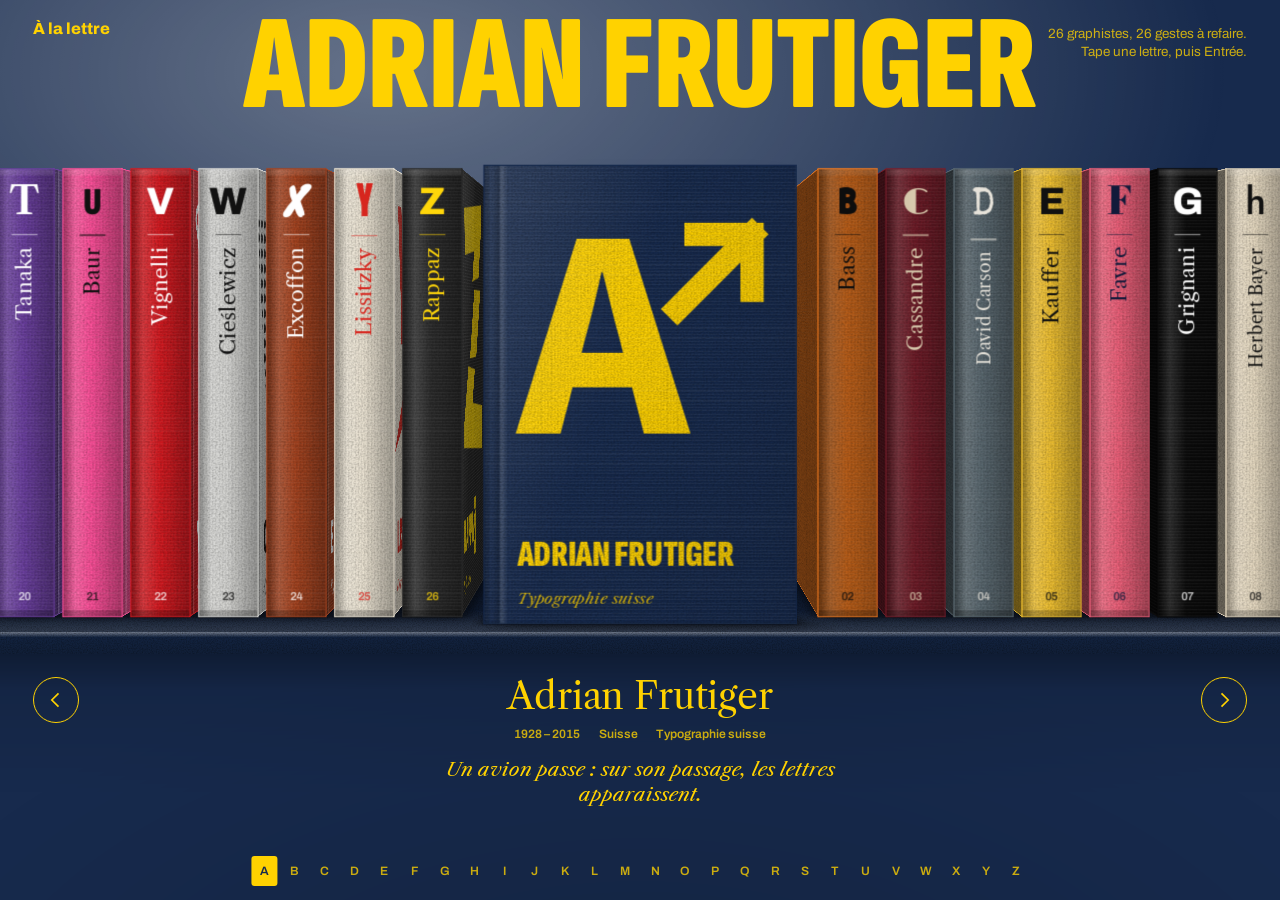
==== commit d43daa43: "Accueil : plus de bouton Ouvrir le livre ; Jetset : lignes 2 et 4 en miroir seulement, jamais à l'en" ====
--- a/index.html
+++ b/index.html
@@ -29,7 +29,6 @@
   <h2 id="nom"></h2>
   <p class="meta" id="meta"></p>
   <p class="geste" id="geste"></p>
-  <button type="button" class="ouvrir" id="ouvrir">Ouvrir le livre</button>
 </section>
 
 <button class="pas g" type="button" aria-label="Lettre précédente"><svg viewBox="0 0 24 24" aria-hidden="true"><path d="M15 4 7 12l8 8"/></svg></button>
--- a/site.css
+++ b/site.css
@@ -5,7 +5,7 @@
   --h:min(48vh,33vw);            /* hauteur d'un livre */
   --ws:calc(var(--h)*.13);       /* épaisseur du dos */
   --d:calc(var(--h)*.68);        /* largeur de la couverture */
-  --pd:calc(var(--h)*.96);       /* profondeur de la planche */
+  --pd:calc(var(--h)*1.1);       /* profondeur de la planche */
   --ep:calc(var(--h)*.046);      /* épaisseur de la planche */
   --sol:64vh;                    /* hauteur du plan où posent les livres */
   --mur:#e6e5e1; --encre:#141414; --planche:#f4f3ef; --chant:#fbfaf7; --doux:rgba(20,20,20,.62);
@@ -47,7 +47,7 @@
 body[data-fond="affiche"] .tete p{position:static}
 
 /* ───────── L'étagère en 3D ───────── */
-.scene{position:fixed;inset:0;perspective:1900px;perspective-origin:50% 40%;overflow:hidden;touch-action:pan-y;z-index:1}
+.scene{position:fixed;inset:0;perspective:1900px;perspective-origin:50% 35%;overflow:hidden;touch-action:pan-y;z-index:1}
 .rayon{position:absolute;left:50%;top:var(--sol);width:0;height:0;transform-style:preserve-3d}
 .livre,.pose,.tourne{position:absolute;left:0;top:0;width:0;height:0;transform-style:preserve-3d}
 .livre{transition:transform .78s cubic-bezier(.3,.85,.3,1);cursor:pointer}
@@ -79,15 +79,16 @@
   background:repeating-linear-gradient(90deg,#f1ecdf 0 1.5px,#d8d0be 1.5px 2.6px);border:solid var(--c);border-width:0 calc(var(--ws)*.07)}
 .gout{left:calc(var(--ws)/-2);top:calc(var(--h)*-1);width:var(--ws);height:var(--h);transform:rotateY(180deg) translateZ(calc(var(--d)/2 - var(--ws)*.06));
   background:repeating-linear-gradient(90deg,#efe9dc 0 1.5px,#d2cab8 1.5px 2.6px);border:solid var(--c);border-width:0 calc(var(--ws)*.07)}
+.livre:not(.actif) .dos::after{background:linear-gradient(90deg,#000,rgba(0,0,0,.35));opacity:var(--od,0)}
 .livre.actif .couv{--o:0}
 .livre.actif .dos{--o:.34}
 
 /* ombres : chaque livre pose la sienne sur la planche ; le livre sorti en porte une sur le mur */
 .ombre{position:absolute;left:calc(var(--ws)/-2);top:calc(var(--d)/-2);width:var(--ws);height:var(--d);border-radius:3px;
   transform:translateY(1px) rotateX(90deg);background:rgba(0,0,0,.5);
-  box-shadow:0 0 calc(var(--h)*.022) calc(var(--h)*.012) rgba(0,0,0,.5),calc(var(--h)*.03) calc(var(--h)*-.02) calc(var(--h)*.07) calc(var(--h)*.012) rgba(0,0,0,.2);
+  box-shadow:0 0 calc(var(--h)*.02) calc(var(--h)*.01) rgba(0,0,0,.5),calc(var(--h)*.022) calc(var(--h)*.05) calc(var(--h)*.06) 0 rgba(0,0,0,.38);
   opacity:var(--f-ombre,.8);transition:transform .78s cubic-bezier(.3,.85,.3,1)}
-.livre.actif .ombre{transform:translateY(1px) rotateX(90deg) rotateZ(90deg)}
+.livre.actif .ombre{transform:translateY(1px) rotateX(90deg) rotateZ(90deg);box-shadow:0 0 calc(var(--h)*.02) calc(var(--h)*.01) rgba(0,0,0,.5),calc(var(--h)*.06) calc(var(--h)*-.03) calc(var(--h)*.07) 0 rgba(0,0,0,.42)}
 .ombre-mur{position:absolute;left:calc(var(--d)*-.5);top:calc(var(--h)*-1);width:var(--d);height:var(--h);
   transform:translateZ(calc(var(--pd)/-2 + 2px)) translate(calc(var(--h)*.07),calc(var(--h)*.02));background:rgba(0,0,0,.3);filter:blur(calc(var(--h)*.06));opacity:var(--f-ombre,.8)}
 .b-mur,.b-planche,.b-chant{position:absolute;left:0;right:0}
@@ -99,7 +100,11 @@
 /* ───────── La légende sous le livre ───────── */
 .legende{position:fixed;left:50%;transform:translateX(-50%);top:calc(var(--sol) + var(--h)*.2);width:min(92vw,720px);text-align:center;z-index:2}
 .legende h2{margin:0;font:400 clamp(26px,min(4.6vh,2.9vw),44px)/1.05 Caslon,Georgia,serif;letter-spacing:-.005em}
-.cl{font-weight:700;text-decoration:underline;text-decoration-thickness:.085em;text-underline-offset:.13em;text-decoration-color:var(--a-teinte,currentColor)}
+.cl{font-weight:700;font-style:italic}
+.nomcouv .cl,.pg-nom .cl{font-style:normal;background:var(--e);color:var(--c);padding:0 .05em;margin:0 .02em}
+.nomcouv.long{font-size:calc(var(--d)*.118)}
+.dos .nm.long{font-size:calc(var(--ws)*.3)}
+.dos,.couv,.plat{outline:1px solid var(--c);outline-offset:-.5px}
 .legende .meta{margin:clamp(6px,1.1vh,12px) 0 0;display:flex;justify-content:center;flex-wrap:wrap;gap:0 1.5em;font:600 clamp(12px,.95vw,14px)/1.4 Archivo,sans-serif;color:var(--doux)}
 .legende .geste{margin:clamp(8px,1.6vh,16px) auto 0;font:400 italic clamp(16px,min(2.5vh,1.5vw),21px)/1.3 Caslon,Georgia,serif;max-width:40ch}
 .ouvrir{margin-top:clamp(10px,2vh,20px);min-height:42px;padding:0 22px;border:1.5px solid var(--encre);border-radius:999px;background:var(--encre);color:var(--mur);font:600 14.5px/1 Archivo,sans-serif;transition:background-color .2s,color .2s}
@@ -135,7 +140,7 @@
 .pg-g > *{flex:none}
 .pg-carte{width:min(17vh,150px);margin-bottom:clamp(10px,2vh,22px)}
 .pg-nom{margin:0;font:900 clamp(40px,min(11.5vh,6vw),118px)/.82 "Sofia Cond",Impact,sans-serif;text-transform:uppercase;outline:none}
-.pg-nom .cl{font-weight:900;text-decoration-thickness:.06em;text-underline-offset:.07em;text-decoration-color:currentColor}
+
 .pg-meta{margin:clamp(10px,1.8vh,18px) 0 0;display:flex;flex-wrap:wrap;gap:0 1.4em;font:600 clamp(12px,.95vw,14px)/1.45 Archivo,sans-serif}
 .pg-qui{margin:clamp(10px,2vh,20px) 0 0;font:400 clamp(15px,min(2.3vh,1.25vw),19px)/1.36 Caslon,Georgia,serif;max-width:44ch}
 .pg-oeuvre{margin-top:clamp(12px,2.2vh,24px);padding-top:clamp(10px,1.6vh,16px);border-top:1.5px solid currentColor}
